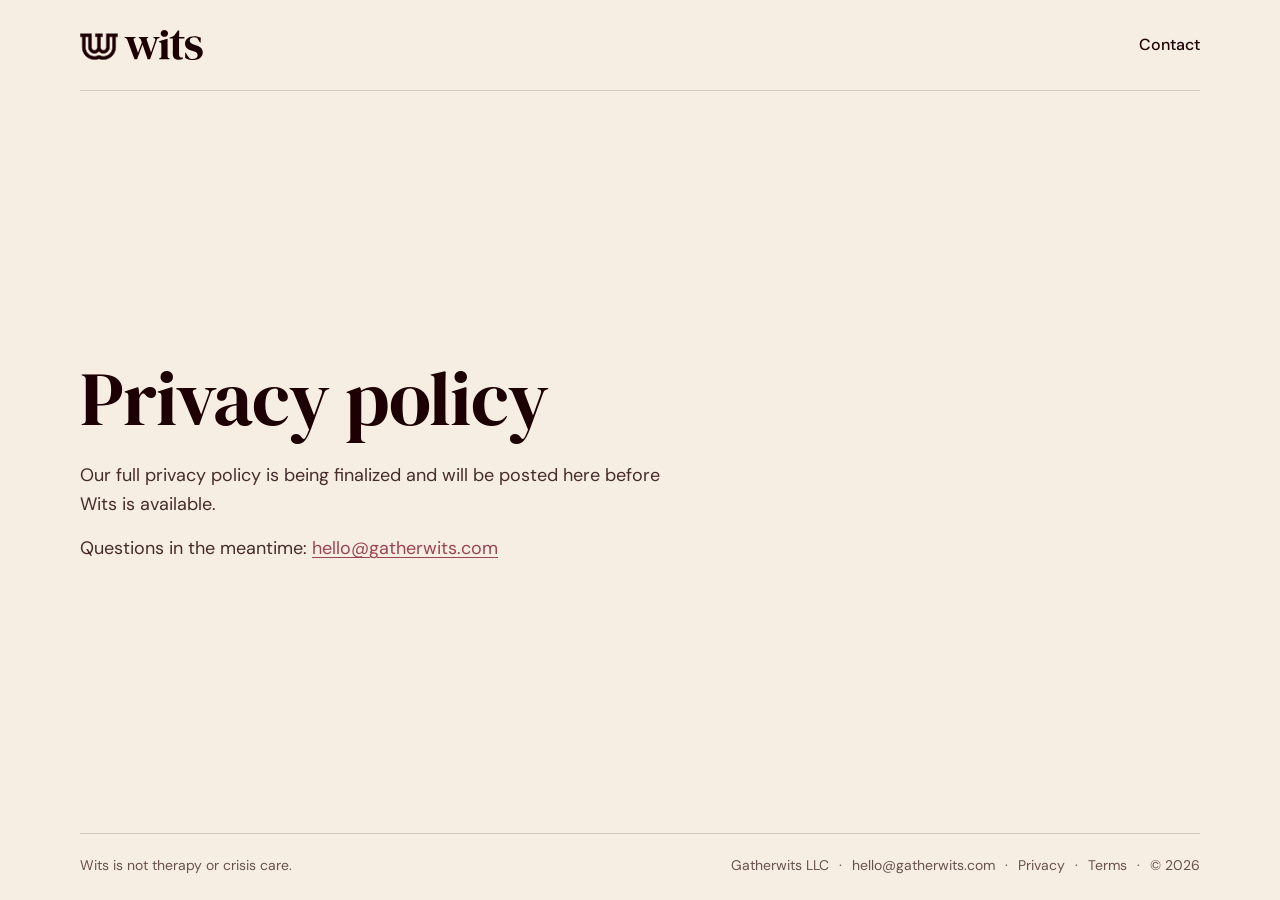
==== privacy/index.html @ fada19a1 "Publish gatherwits.com Co-Authored-By: Claude Opus 5.5 <noreply@anthropic.com>" ====
<!doctype html>
<html lang="en">
<head>
  <meta charset="utf-8">
  <meta name="viewport" content="width=device-width, initial-scale=1, viewport-fit=cover">
  <title>Privacy policy · Gatherwits</title>
  <meta name="description" content="Privacy policy for Wits, from Gatherwits LLC.">
  <meta name="theme-color" content="#F7EEE3">
  <link rel="canonical" href="https://gatherwits.com/privacy/">
  <meta property="og:type" content="website">
  <meta property="og:site_name" content="Gatherwits">
  <meta property="og:title" content="Wits by Gatherwits">
  <meta property="og:description" content="A private app for thinking through difficult moments. Coming soon to iPhone and Android.">
  <meta property="og:url" content="https://gatherwits.com/">
  <link rel="icon" href="../assets/favicon.png">
  <link rel="preconnect" href="https://fonts.googleapis.com">
  <link rel="preconnect" href="https://fonts.gstatic.com" crossorigin>
  <link href="https://fonts.googleapis.com/css2?family=DM+Sans:wght@400;500&family=DM+Serif+Display&display=swap" rel="stylesheet">
  <link rel="stylesheet" href="../styles.css">
</head>
<body>
  <header class="site-header">
    <a class="logo" href="../index.html" aria-label="Wits, home"><img src="../assets/wits-lockup-horizontal-burgundy.svg" alt="Wits" width="351" height="86"></a>
    <a class="nav-link" href="mailto:hello@gatherwits.com?subject=Hello%20from%20gatherwits.com">Contact</a>
  </header>

  <main class="page">
    <h1>Privacy policy</h1>
    <p>Our full privacy policy is being finalized and will be posted here before Wits is available.</p>
    <p>Questions in the meantime: <a href="mailto:hello@gatherwits.com">hello@gatherwits.com</a></p>
  </main>

  <footer class="site-footer">
    <p>Wits is not therapy or crisis care.</p>
    <nav aria-label="Company">
      <span>Gatherwits LLC</span>
      <a href="mailto:hello@gatherwits.com">hello@gatherwits.com</a>
      <a href="../privacy/index.html">Privacy</a>
      <a href="../terms/index.html">Terms</a>
      <span>© 2026</span>
    </nav>
  </footer>
</body>
</html>
---- styles.css ----
/* Gatherwits — studio site (diffui build 2b736985, option B).
   Cream page, plum type, photoreal phones on the right.
   Hairlines under the header and above the footer bookend the page. */
:root {
  --paper: #F7EEE3;
  --plum: #1D0003;
  --plum-80: rgba(29, 0, 3, 0.82);
  --plum-65: rgba(29, 0, 3, 0.66);
  --rule: rgba(29, 0, 3, 0.16);
  --wine: #9B4453;          /* deeper rose: the light app rose fails on cream */
  --sage: #5F6E48;          /* sage dark enough to read on cream (≥4.5:1) */
  --cream: #FDF5EC;

  --s-2: 8px; --s-3: 12px; --s-4: 16px; --s-5: 20px; --s-6: 24px;
  --s-8: 32px; --s-10: 40px; --s-12: 48px; --s-16: 64px;

  --gutter: clamp(24px, 6vw, 96px);
  --headline: clamp(56px, 8.8vw, 140px);
  --serif: 'DM Serif Display', Georgia, 'Times New Roman', serif;
  --sans: 'DM Sans', system-ui, -apple-system, 'Segoe UI', sans-serif;
}

* { box-sizing: border-box; margin: 0; padding: 0; }

html { background: var(--paper); -webkit-text-size-adjust: 100%; }

body {
  min-height: 100vh;
  min-height: 100svh;
  display: flex;
  flex-direction: column;
  padding: 0 max(var(--gutter), calc((100vw - 1120px) / 2));
  background: var(--paper);
  color: var(--plum);
  font-family: var(--sans);
  font-size: 17px;
  line-height: 1.6;
  -webkit-font-smoothing: antialiased;
  text-rendering: optimizeLegibility;
  overflow-x: clip;                    /* the phones' bleed never adds a sideways scroll */
}

::selection { background: var(--plum); color: var(--cream); }

a { color: inherit; text-decoration: none; }
a:focus-visible { outline: 2px solid var(--wine); outline-offset: 4px; border-radius: 3px; }

/* ── Header: logo and Contact sit on one hairline ───────── */
.site-header {
  display: flex;
  align-items: center;
  justify-content: space-between;
  padding: var(--s-6) 0;
  border-bottom: 1px solid var(--rule);
  position: relative;
  z-index: 0;
}
.logo img { display: block; height: 30px; width: auto; }
.nav-link {
  font-size: 16px;
  font-weight: 500;
  padding: var(--s-2) 0;
  transition: color 160ms ease-out;
}
.nav-link:hover { color: var(--wine); }

/* ── Hero ───────────────────────────────────────────────── */
.hero {
  flex: 1;
  display: grid;
  /* Copy column sizes to the copy; the phones take the rest and start
     right after it, so the two read as one composition (2026-11-22). */
  grid-template-columns: minmax(0, 27rem) minmax(0, 1fr);
  column-gap: clamp(24px, 3vw, 56px);
  align-items: center;
  padding-block: clamp(28px, 4vh, 64px);
}
.copy {
  max-width: 27rem;
  /* 4. Same lift as the phones, so both centres share one line. */
  margin-top: clamp(-120px, -9vh, -48px);
}
.headline {
  font-family: var(--serif);
  font-weight: 400;
  font-size: var(--headline);
  line-height: 0.84;                   /* "Before" has no descenders, "you act." few ascenders: set tight */
  letter-spacing: -0.025em;
  white-space: nowrap;                 /* break set by hand: Before / you act. */
}
.intro {
  margin-top: clamp(24px, 2.6vw, 40px);
  max-width: 27rem;
  font-size: clamp(18px, 1.5vw, 22px);
  line-height: 1.3;
  color: var(--plum-80);
  text-wrap: balance;               /* even rag: no stub last line */
}
.brand {
  font-family: var(--serif);         /* the wordmark's voice inside the sentence */
  font-size: 1.08em;
  letter-spacing: -0.005em;
  color: var(--plum);                /* darkest ink: strongest word in the sentence */
}
.status {
  margin-top: clamp(14px, 1.3vw, 20px);
  font-size: clamp(15px, 1.2vw, 18px);
  color: var(--sage);
}

.phones {
  justify-self: stretch;
  position: relative;
  z-index: 1;                          /* above the header hairline */
  margin-top: calc(clamp(-120px, -9vh, -48px));
}
.phones img {
  display: block;
  width: auto;
  height: auto;
  max-width: min(100%, 700px);
  max-height: max(400px, calc(100svh - 190px));   /* header, hero, footer fit one screen */
  margin-left: auto;                  /* right edge meets Contact and the footer */
}

/* ── Footer ─────────────────────────────────────────────── */
.site-footer {
  display: flex;
  flex-wrap: wrap;
  justify-content: space-between;
  gap: var(--s-2) var(--s-8);
  padding: var(--s-5) 0 var(--s-6);
  border-top: 1px solid var(--rule);
  font-size: 14px;
  color: var(--plum-65);
}
.site-footer nav { display: flex; flex-wrap: wrap; gap: var(--s-2) 0; }
.site-footer nav > * + *::before { content: "·"; padding: 0 10px; color: var(--plum-65); }
.site-footer a { transition: color 160ms ease-out; }
.site-footer a:hover { color: var(--plum); text-decoration: underline; text-underline-offset: 3px; }

/* ── Legal placeholder pages ────────────────────────────── */
.page {
  flex: 1;
  display: flex;
  flex-direction: column;
  justify-content: center;
  max-width: 38rem;
  padding-block: var(--s-16);
}
.page h1 {
  font-family: var(--serif);
  font-weight: 400;
  font-size: clamp(44px, 6vw, 80px);
  line-height: 1;
  letter-spacing: -0.015em;
  margin-bottom: var(--s-6);
}
.page p { color: var(--plum-80); font-size: 18px; max-width: 62ch; }
.page p + p { margin-top: var(--s-4); }
.page a { color: var(--wine); text-decoration: underline; text-underline-offset: 3px; }

/* ── Narrow screens: copy first, phones below ───────────── */
@media (max-width: 860px) {
  .hero {
    grid-template-columns: 1fr;
    row-gap: var(--s-10);
    padding-block: var(--s-12) var(--s-8);
  }
  .headline { font-size: clamp(60px, 18vw, 120px); }
  .copy { margin-top: 0; }
  .phones { justify-self: center; width: 100%; margin-top: 0; }
  .phones img { max-width: min(100%, 520px); max-height: none; margin: 0 auto; }
  .site-footer { flex-direction: column; }
}
@media (max-width: 420px) {
  .logo img { height: 26px; }
}

/* One authored moment: the phones rise into place. */
@media (prefers-reduced-motion: no-preference) {
  .copy { animation: fade 700ms cubic-bezier(.16, 1, .3, 1) both; }
  .phones { animation: rise 1000ms 120ms cubic-bezier(.16, 1, .3, 1) both; }
  @keyframes fade { from { opacity: 0; } to { opacity: 1; } }
  @keyframes rise { from { opacity: 0; transform: translateY(24px); } to { opacity: 1; transform: none; } }
}
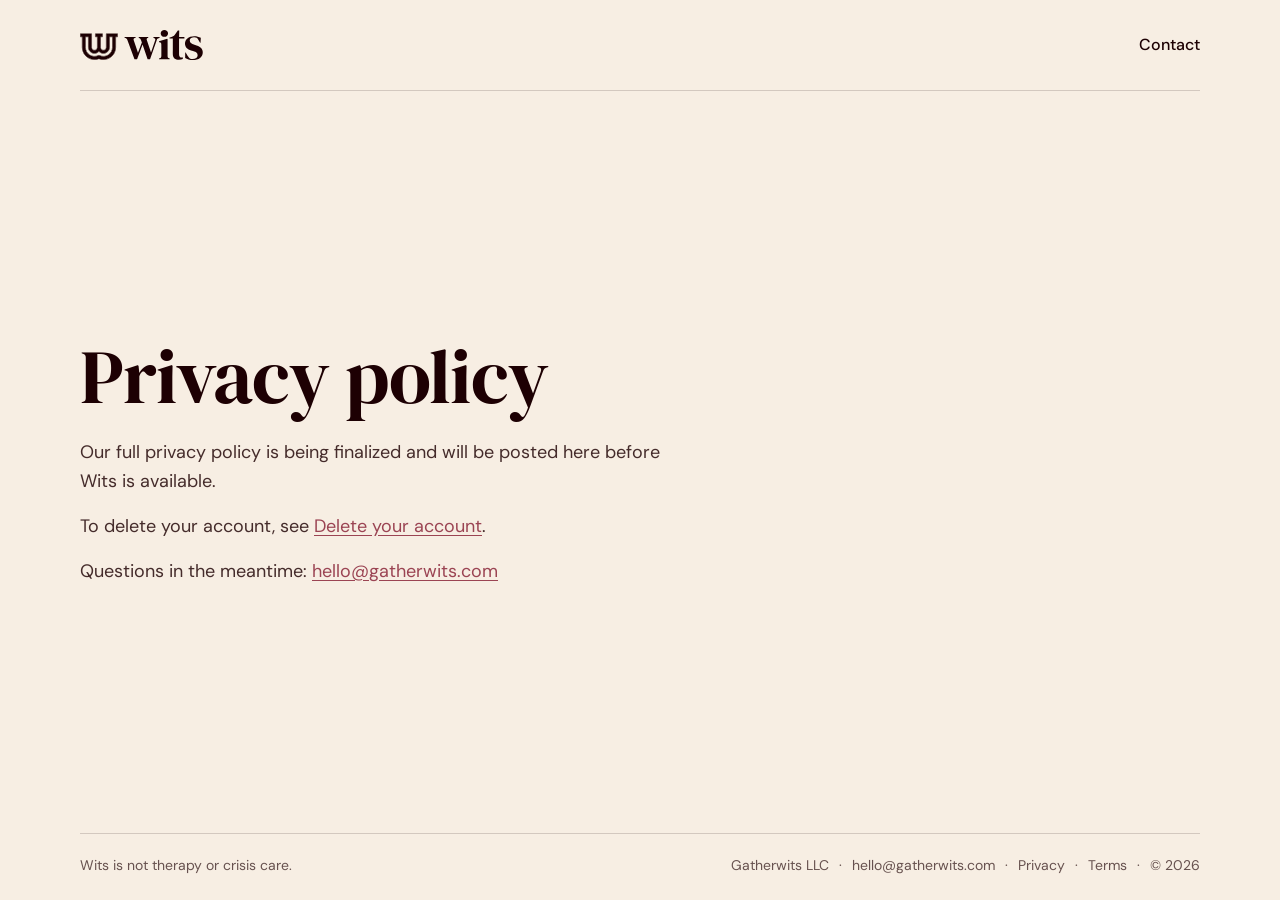
==== commit d2aeeaae: "Add account deletion page and link it from Privacy Co-Authored-By: Claude Opus 5.5 <noreply@anthropi" ====
--- a/privacy/index.html
+++ b/privacy/index.html
@@ -27,6 +27,7 @@
   <main class="page">
     <h1>Privacy policy</h1>
     <p>Our full privacy policy is being finalized and will be posted here before Wits is available.</p>
+    <p>To delete your account, see <a href="../delete-account/index.html">Delete your account</a>.</p>
     <p>Questions in the meantime: <a href="mailto:hello@gatherwits.com">hello@gatherwits.com</a></p>
   </main>
 
--- a/styles.css
+++ b/styles.css
@@ -185,3 +185,4 @@
   @keyframes rise { from { opacity: 0; transform: translateY(24px); } to { opacity: 1; transform: none; } }
 }
 
+.page strong { font-weight: 500; color: var(--plum); }
